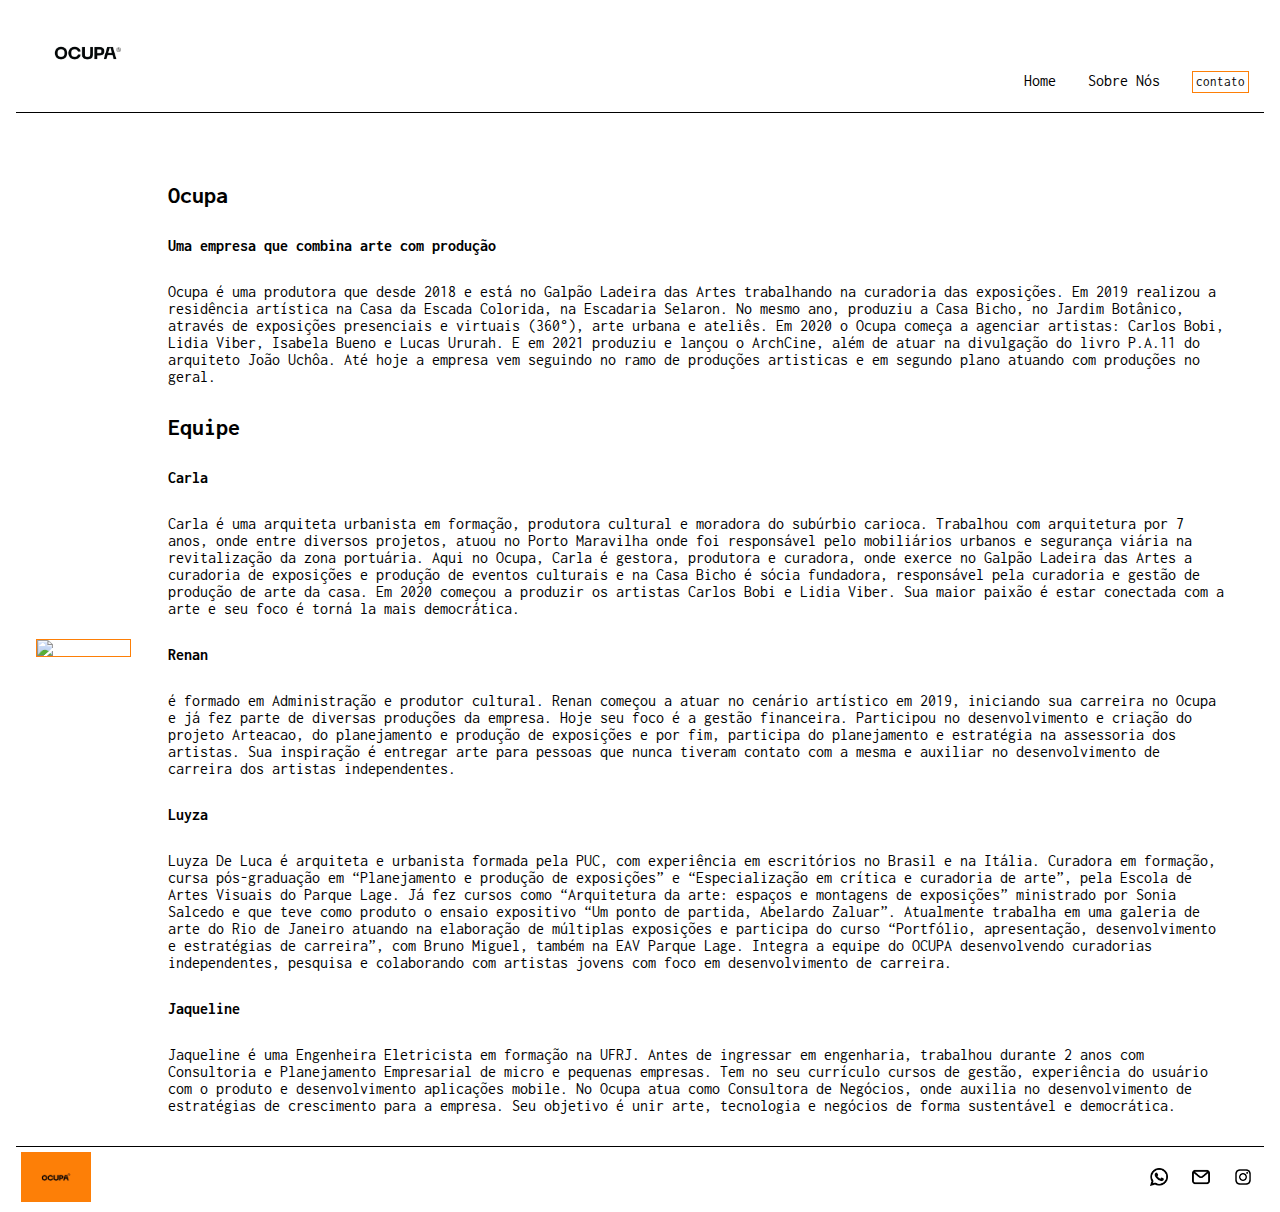
==== sobre_nos.html @ 3dbba1af "Add files via upload" ====
<!DOCTYPE html>
<html lang="pt-BR">

<head>
    <meta charset="UTF-8">
    <link rel="stylesheet" href="./style/style_sobre_nos.css">
    <meta name="viewport" content="width=device-width, initial-scale=1.0">
    <meta name="description" content=" Empresa ligada ao ramo cultural. Com foco em agenciamento de artistas,
         produção de exposições e produções no geral. Entre em contato para saber mais">
    <title>Sobre nós</title>
</head>

<body>
    <!--NAVEGAÇÂO-->
    <header>
        <nav class="navegacao">
            <img class="foto-logo" src="./assets/logo_ocupa.png">
            
            <ul class="lista-navegacao">
                <li class="lista-item"><a href="index.html">Home</a></li>
                <li class="lista-item"><a href="sobre_nos.html">Sobre Nós</a></li>
                <!--<li class="lista-item"><a href="producoes.html">Produções</a></li>
                <li class="lista-item"><a href="contato.html">Contato</a></li> -->
                <li class="lista-item"><a href="mailto:ocupa.arte@gmail.com"><button class="lista-botao">contato</button></a></li>
            </ul>
        </nav>
    </header>
    <!--MAIN-->

    <main>

        <div class="menu-apresentacao">
            <img class="menu-apresentacao-foto" src="../site_ocupa2/assets/artistas-saudade.png">
            <div class="texto-menu">
                <h2 class="menu-apresentacao-texto">Ocupa</h2>
                <h4 class="menu-apresentacao-texto">Uma empresa que combina arte com produção</h4>
                <p class="menu-apresentacao-texto">
                    Ocupa é uma produtora que desde 2018 e está no Galpão Ladeira das Artes trabalhando na curadoria das
                    exposições. Em 2019 realizou a
                    residência artística na Casa da Escada Colorida, na Escadaria Selaron. No mesmo ano, produziu a Casa
                    Bicho, no Jardim Botânico, através de exposições presenciais e virtuais (360°), arte urbana e
                    ateliês.
                    Em 2020 o Ocupa começa a agenciar artistas: Carlos Bobi, Lidia Viber, Isabela Bueno e Lucas Ururah.
                    E em
                    2021 produziu e lançou o ArchCine, além de atuar na divulgação do livro P.A.11 do arquiteto João
                    Uchôa.
                    Até hoje a empresa vem seguindo no ramo de produções artisticas e em segundo plano atuando com
                    produções no geral.</p>

                <h2 class="menu-apresentacao-texto">Equipe</h2>
                <h4 class="menu-apresentacao-texto">Carla</h4>
                <p class="menu-apresentacao-texto">Carla é uma arquiteta urbanista em formação, produtora cultural e
                    moradora do subúrbio carioca. Trabalhou com arquitetura por 7 anos, onde entre diversos projetos,
                    atuou no Porto Maravilha onde foi responsável pelo mobiliários urbanos e segurança viária na
                    revitalização da zona portuária. Aqui no Ocupa, Carla é gestora, produtora e curadora, onde exerce
                    no Galpão Ladeira das Artes a curadoria de exposições e produção de eventos culturais e na Casa
                    Bicho é sócia fundadora, responsável pela curadoria e gestão de produção de arte da casa. Em
                    2020 começou a produzir os artistas Carlos Bobi e Lidia Viber. Sua maior paixão é estar conectada
                    com a arte e seu foco é torná la mais democrática.</p>

                <h4 class="menu-apresentacao-texto">Renan</h4>
                <p class="menu-apresentacao-texto">é formado em Administração e produtor cultural. Renan começou a atuar
                    no cenário artístico em 2019, iniciando sua carreira no Ocupa e já fez parte de diversas produções
                    da empresa. Hoje seu foco é a gestão financeira. Participou no desenvolvimento e criação do projeto
                    Arteacao, do planejamento e produção de exposições e por fim, participa do planejamento e estratégia
                    na assessoria dos artistas. Sua inspiração é entregar arte para pessoas que nunca tiveram contato
                    com a mesma e auxiliar no desenvolvimento de carreira dos artistas independentes.</p>

                <h4 class="menu-apresentacao-texto">Luyza</h4>
                <p class="menu-apresentacao-texto">Luyza De Luca é arquiteta e urbanista formada pela PUC, com
                    experiência em escritórios no Brasil e na Itália. Curadora em formação, cursa pós-graduação em
                    “Planejamento e produção de exposições” e “Especialização em crítica e curadoria de arte”, pela
                    Escola de Artes Visuais do Parque Lage. Já fez cursos como “Arquitetura da arte: espaços e montagens
                    de exposições” ministrado por Sonia Salcedo e que teve como produto o ensaio expositivo “Um ponto de
                    partida, Abelardo Zaluar”. Atualmente trabalha em uma galeria de arte do Rio de Janeiro atuando na
                    elaboração de múltiplas exposições e participa do curso “Portfólio, apresentação, desenvolvimento e
                    estratégias de carreira”, com Bruno Miguel, também na EAV Parque Lage. Integra a equipe do OCUPA
                    desenvolvendo curadorias independentes, pesquisa e colaborando com artistas jovens com foco em
                    desenvolvimento de carreira.</p>

                <h4 class="menu-apresentacao-texto">Jaqueline</h4>
                <p class="menu-apresentacao-texto">Jaqueline é uma Engenheira Eletricista em formação na UFRJ. Antes de
                    ingressar em engenharia, trabalhou durante 2 anos com Consultoria e Planejamento Empresarial de
                    micro e pequenas empresas. Tem no seu currículo cursos de gestão, experiência do usuário com o
                    produto e desenvolvimento aplicações mobile. No Ocupa atua como Consultora de Negócios, onde auxilia
                    no desenvolvimento de estratégias de crescimento para a empresa. Seu objetivo é unir arte,
                    tecnologia e negócios de forma sustentável e democrática.</p>
            </div>
        </div>

        </section>

    </main>

    <footer>
        <!-- Não tô conseguindo colocar as imagens como links, queria colocar um direcionamento pro whatsapp, pro email e para o ulr do instagram-->
        <div class="container-footer">
            <img class="logo-footer" src="./assets/ocupa.jpg"
                    alt="logo da empresa ocupa, fundo larannja com letras pretas">
            <ul class="lista-footer">
                <li><a href="https://www.instagram.com/ocupa__/"><img class="img-footer" src="./assets/instagram.png" alt="logo do instagram para contato"></a></li>
                <li><a href="mailto:ocupa.arte@gmail.com"><img class="img-footer" src="./assets/o-email.png" alt="logo do email para contato"></a></li>
                <li><a href="https://tinyurl.com/numeroocupa"><img class="img-footer" src="./assets/whatsapp.png" alt="logo do whatsapp para contato"></a></li>
            </ul>
        </div>
    </footer>
</body>

</html>
---- style/style_sobre_nos.css ----
@import url('https://fonts.googleapis.com/css2?family=Inconsolata&family=Playfair+Display&family=Roboto+Mono:wght@300&display=swap');

*{
    padding: 0;
    margin: 0;
    box-sizing: border-box;
    list-style: none;
}

body{
    background-color: white;
    margin: 1em;
    font-family: 'Inconsolata', monospace;
}

a{
    color: black;
    list-style: none;
    text-decoration: none;

}

a:hover{
    color: #fd7f07;
}

a:active {
    text-decoration:none;
}

.lista-navegacao{
    padding: 15px;
    display: flex;
    flex-direction: row;
    justify-content: flex-end;
    align-items: baseline;
    gap: 5em 2em;
    border-bottom: 1.2px solid black;
    margin-bottom: 2em;
    padding-bottom: 1.2em;

}

.lista-botao{
    background-color: white;
    padding: 3px;
    border: 0.2px solid #fd7f07;
    font-family: 'Inconsolata', monospace;
}

.lista-botao:hover{
    background-color: #fd7f07;
    color: white;
    padding: 3px;
    border: 0.2px solid black;
}

.foto-logo{
    max-width: 80px;
    margin-left: 2em;
    transform: translateY(50%);
    
}

.texto-foto-principal:hover{
    color: #fd7f07;
}

.menu-apresentacao{
    padding: 20px;
    display: flex;
    align-items: flex-start;
    align-items: center;
    gap: 15px 20px;

} 

.menu-apresentacao-foto{
    width: 600px;
    border: 1.16px solid #fd7f07;
    
}

.menu-apresentacao-texto, h2{
    margin:5px;
    padding: 12px;
}

.container-footer{
    width: 100%;
    border-top: 1.2px solid black;
    position: relative;
    transform: translateY(-500%);
}

.logo-footer{
    width: 80px;
    padding: 5px;
    float: left;
}

.img-footer{
    width: 18px;
    margin: 12px;
    float: right;
    transform: translateY(50%);

}

@media screen and (max-width: 420px){

    .navegacao{
        max-width: 100%;
     
    }

    .foto-logo{
        width: 50px;
        margin: 0;
        transform: translateY(170%);

    }

    .menu-apresentacao{
        display: inline-block;
        padding: 0;
        max-width: 100%;

    }
    
    .menu-apresentacao-foto{
        width: 350px;
    }

    .texto-menu{ 
        text-align: justify;

    }
}
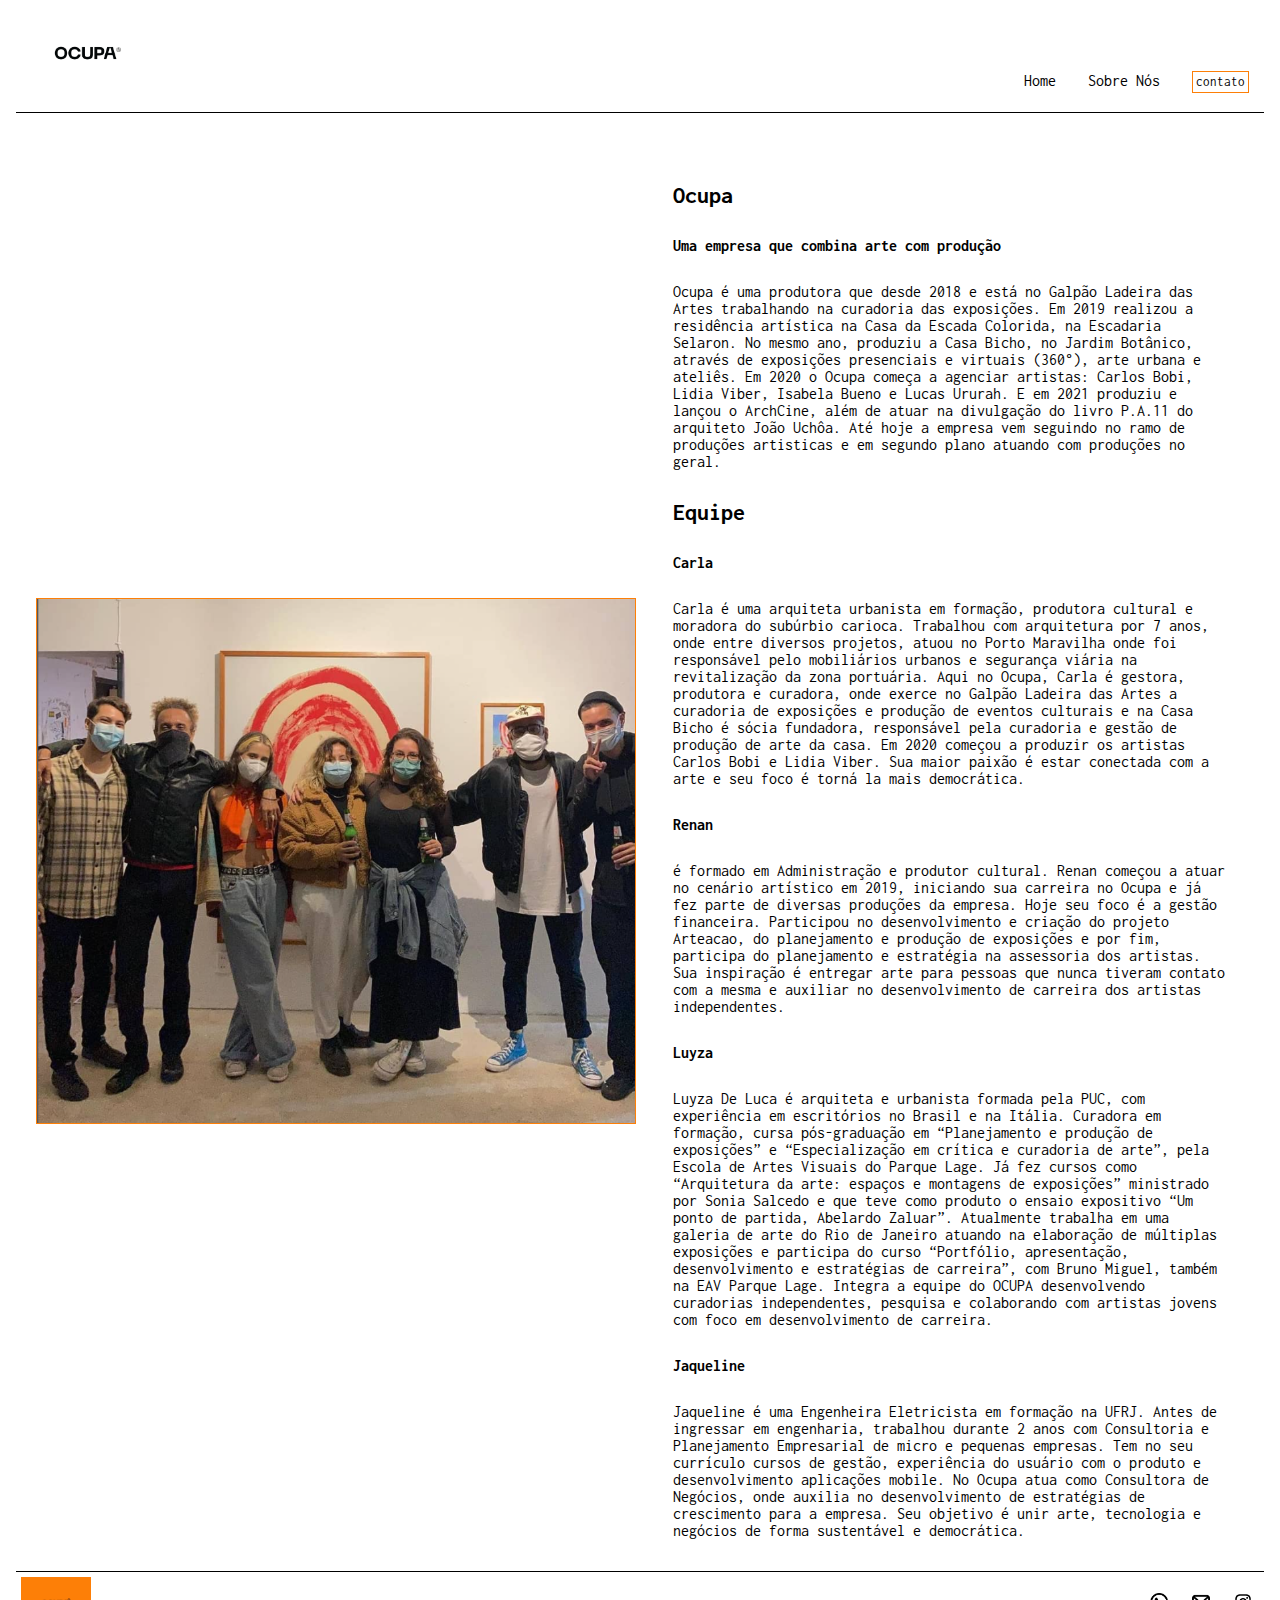
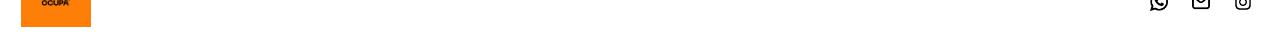
==== commit a1c4212d: "Update sobre_nos.html" ====
--- a/sobre_nos.html
+++ b/sobre_nos.html
@@ -30,7 +30,7 @@
     <main>
 
         <div class="menu-apresentacao">
-            <img class="menu-apresentacao-foto" src="../site_ocupa2/assets/artistas-saudade.png">
+            <img class="menu-apresentacao-foto" src="./assets/artistas-saudade.png">
             <div class="texto-menu">
                 <h2 class="menu-apresentacao-texto">Ocupa</h2>
                 <h4 class="menu-apresentacao-texto">Uma empresa que combina arte com produção</h4>
@@ -106,4 +106,4 @@
     </footer>
 </body>
 
-</html>+</html>
